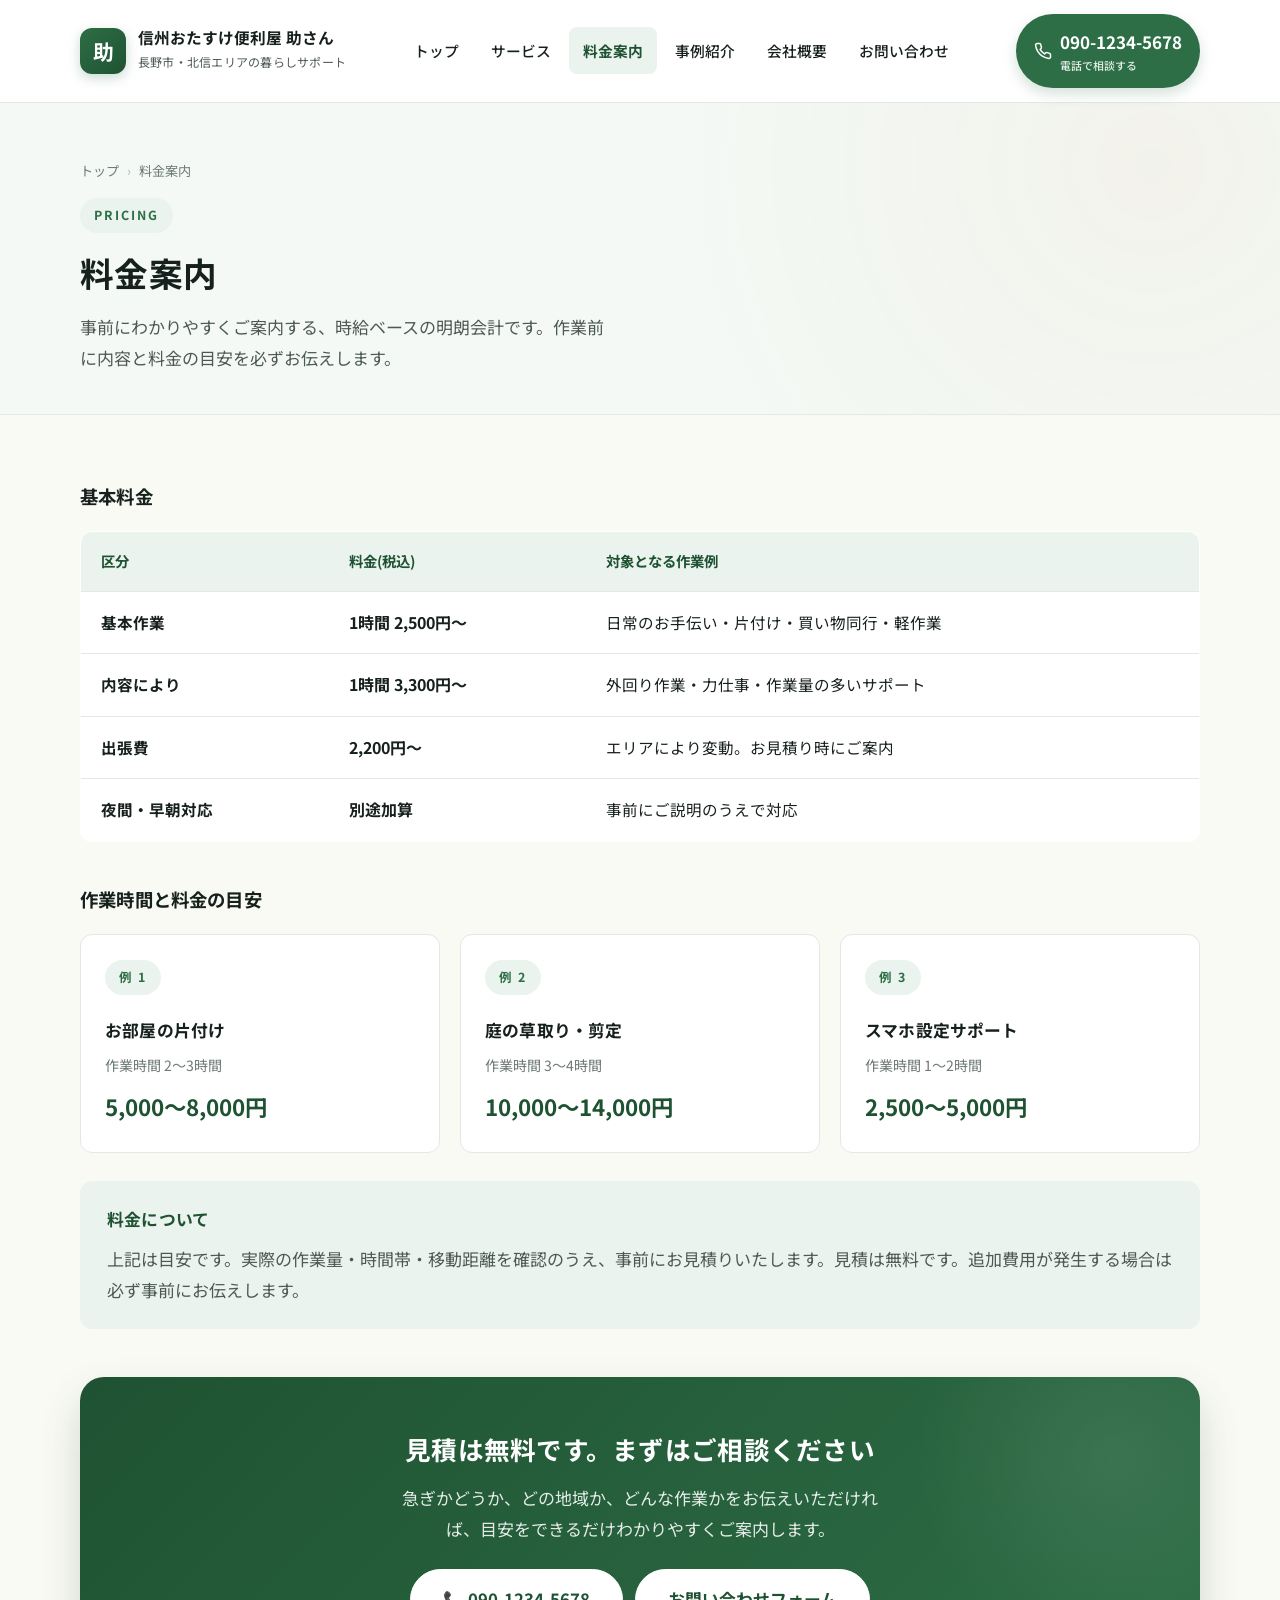
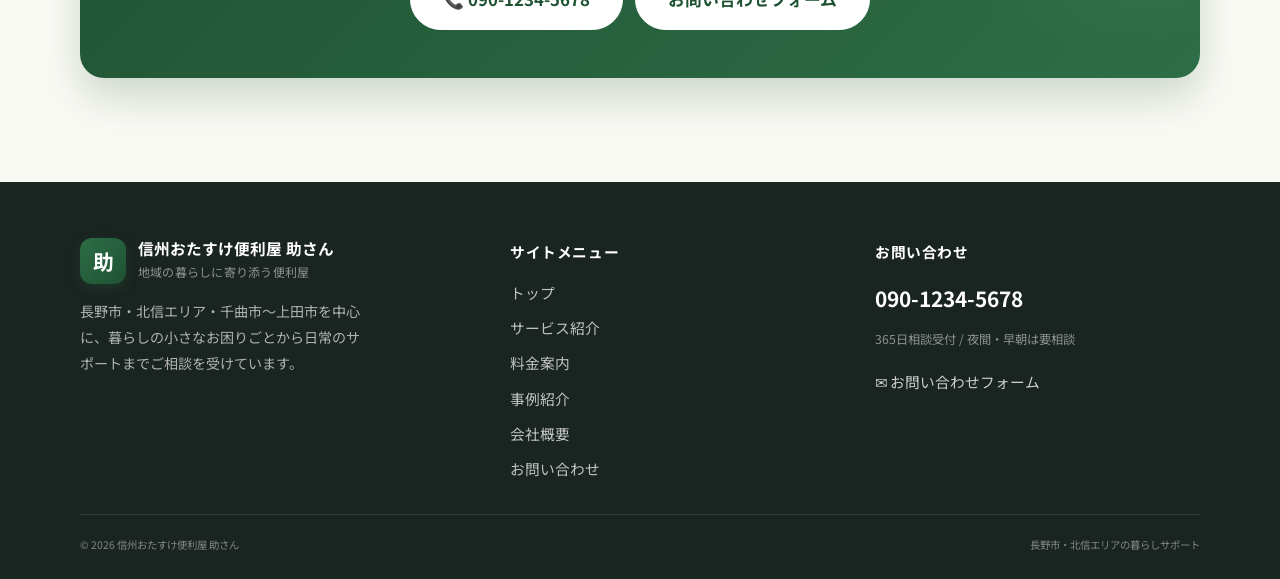
==== site/pricing/index.html @ c1c13d67 "feat: add GitHub Actions deploy workflow and contact form notice" ====
<!DOCTYPE html>
<html lang="ja">
<head>
<meta charset="utf-8">
<meta name="viewport" content="width=device-width, initial-scale=1">
<title>料金案内 | 信州おたすけ便利屋 助さん</title>
<meta name="description" content="時給ベースの明朗会計。基本料金と作業時間の目安をご案内しています。">
<link rel="icon" href="../assets/favicon.svg" type="image/svg+xml">
<link rel="stylesheet" href="../assets/css/style.css">
<link rel="stylesheet" href="../assets/images/ph-v4.css">
</head>
<body class="page-bottom-pad">

<header class="site-header">
  <div class="wrap">
    <a class="brand" href="../index.html"><span class="brand-mark">助</span><span class="brand-text"><strong>信州おたすけ便利屋 助さん</strong><span>長野市・北信エリアの暮らしサポート</span></span></a>
    <button class="menu-toggle" type="button" data-menu-toggle aria-expanded="false">☰ メニュー</button>
    <nav class="site-nav" data-site-nav>
      <a href="../index.html">トップ</a>
      <a href="../services/index.html">サービス</a>
      <a href="index.html" aria-current="page">料金案内</a>
      <a href="../works/index.html">事例紹介</a>
      <a href="../about/index.html">会社概要</a>
      <a href="../contact/index.html">お問い合わせ</a>
    </nav>
    <a class="header-cta" href="tel:09012345678">
      <svg class="phone-icon" viewBox="0 0 24 24" fill="none" stroke="currentColor" stroke-width="2" stroke-linecap="round" stroke-linejoin="round"><path d="M22 16.92v3a2 2 0 0 1-2.18 2 19.79 19.79 0 0 1-8.63-3.07 19.5 19.5 0 0 1-6-6 19.79 19.79 0 0 1-3.07-8.67A2 2 0 0 1 4.11 2h3a2 2 0 0 1 2 1.72 12.84 12.84 0 0 0 .7 2.81 2 2 0 0 1-.45 2.11L8.09 9.91a16 16 0 0 0 6 6l1.27-1.27a2 2 0 0 1 2.11-.45 12.84 12.84 0 0 0 2.81.7A2 2 0 0 1 22 16.92z"/></svg>
      <span><span>090-1234-5678</span><small>電話で相談する</small></span>
    </a>
  </div>
</header>

<section class="page-hero">
  <div class="wrap">
    <div class="breadcrumbs">
      <a href="../index.html">トップ</a><span class="sep">›</span><span>料金案内</span>
    </div>
    <span class="kicker">PRICING</span>
    <h1>料金案内</h1>
    <p>事前にわかりやすくご案内する、時給ベースの明朗会計です。作業前に内容と料金の目安を必ずお伝えします。</p>
  </div>
</section>

<main>
<section class="section">
  <div class="wrap">
    <h2 style="font-size:1.15rem; margin-bottom: 18px;">基本料金</h2>
    <table class="price-table">
      <thead>
        <tr><th>区分</th><th>料金(税込)</th><th>対象となる作業例</th></tr>
      </thead>
      <tbody>
        <tr><td><strong>基本作業</strong></td><td class="val">1時間 2,500円〜</td><td>日常のお手伝い・片付け・買い物同行・軽作業</td></tr>
        <tr><td><strong>内容により</strong></td><td class="val">1時間 3,300円〜</td><td>外回り作業・力仕事・作業量の多いサポート</td></tr>
        <tr><td><strong>出張費</strong></td><td class="val">2,200円〜</td><td>エリアにより変動。お見積り時にご案内</td></tr>
        <tr><td><strong>夜間・早朝対応</strong></td><td class="val">別途加算</td><td>事前にご説明のうえで対応</td></tr>
      </tbody>
    </table>

    <h2 style="font-size:1.15rem; margin: 40px 0 18px;">作業時間と料金の目安</h2>
    <div class="grid-3">
      <div class="price-example">
        <span class="kicker">例 1</span>
        <h3 style="margin-top:10px;">お部屋の片付け</h3>
        <div class="price-time">作業時間 2〜3時間</div>
        <div class="price-value">5,000〜8,000円</div>
      </div>
      <div class="price-example">
        <span class="kicker">例 2</span>
        <h3 style="margin-top:10px;">庭の草取り・剪定</h3>
        <div class="price-time">作業時間 3〜4時間</div>
        <div class="price-value">10,000〜14,000円</div>
      </div>
      <div class="price-example">
        <span class="kicker">例 3</span>
        <h3 style="margin-top:10px;">スマホ設定サポート</h3>
        <div class="price-time">作業時間 1〜2時間</div>
        <div class="price-value">2,500〜5,000円</div>
      </div>
    </div>

    <div class="note-card" style="margin-top: 28px;">
      <h3>料金について</h3>
      <p>上記は目安です。実際の作業量・時間帯・移動距離を確認のうえ、事前にお見積りいたします。見積は無料です。追加費用が発生する場合は必ず事前にお伝えします。</p>
    </div>

    <div class="cta-band" style="margin-top: 48px;">
      <h2>見積は無料です。まずはご相談ください</h2>
      <p>急ぎかどうか、どの地域か、どんな作業かをお伝えいただければ、目安をできるだけわかりやすくご案内します。</p>
      <div class="actions">
        <a class="btn btn-outline btn-lg" href="tel:09012345678">📞 090-1234-5678</a>
        <a class="btn btn-outline btn-lg" href="../contact/index.html">お問い合わせフォーム</a>
      </div>
    </div>
  </div>
</section>
</main>

<footer class="site-footer">
  <div class="wrap">
    <div class="footer-grid">
      <div><a class="brand" href="../index.html"><span class="brand-mark">助</span><span class="brand-text"><strong>信州おたすけ便利屋 助さん</strong><span>地域の暮らしに寄り添う便利屋</span></span></a><p>長野市・北信エリア・千曲市〜上田市を中心に、暮らしの小さなお困りごとから日常のサポートまでご相談を受けています。</p></div>
      <div><h4>サイトメニュー</h4><div class="footer-links"><a href="../index.html">トップ</a><a href="../services/index.html">サービス紹介</a><a href="index.html">料金案内</a><a href="../works/index.html">事例紹介</a><a href="../about/index.html">会社概要</a><a href="../contact/index.html">お問い合わせ</a></div></div>
      <div><h4>お問い合わせ</h4><div class="footer-contact"><a class="phone" href="tel:09012345678">090-1234-5678</a><small>365日相談受付 / 夜間・早朝は要相談</small><a href="../contact/index.html" style="margin-top:8px;">✉ お問い合わせフォーム</a></div></div>
    </div>
    <div class="footer-bottom"><small>© <span data-year></span> 信州おたすけ便利屋 助さん</small><small>長野市・北信エリアの暮らしサポート</small></div>
  </div>
</footer>

<div class="sticky-bar"><a class="phone" href="tel:09012345678">📞 電話する</a><a class="form" href="../contact/index.html">✉ フォーム</a></div>
<script src="../assets/js/main.js"></script>
</body>
</html>
---- site/assets/css/style.css ----
/* ==========================================================================
   信州おたすけ便利屋 助さん  —  Hi-Fi site stylesheet
   Theme: Forest (深めのグリーン + アイボリー背景) / 高齢者配慮
   ========================================================================== */

@import url("https://fonts.googleapis.com/css2?family=Noto+Sans+JP:wght@400;500;700;900&display=swap");

:root {
  /* Core palette — Forest + ivory */
  --brand: #2d6e46;
  --brand-strong: #1f5232;
  --brand-soft: #eaf3ed;
  --brand-tint: #f4f9f5;
  --accent: #c87a3a;        /* warm orange-brown accent */
  --accent-soft: #fbf0e4;
  --ink: #16201c;
  --muted: #4d5a54;
  --muted-2: #6e7a74;
  --line: #e3e8e4;
  --line-strong: #cdd6cf;
  --bg: #fafaf5;            /* ivory-tinted white */
  --surface: #ffffff;
  --shadow-sm: 0 2px 8px rgba(22, 32, 28, 0.04);
  --shadow-md: 0 8px 24px rgba(22, 32, 28, 0.06);
  --shadow-lg: 0 16px 40px rgba(22, 32, 28, 0.08);
  --radius-sm: 8px;
  --radius-md: 12px;
  --radius-lg: 18px;
  --radius-xl: 24px;
  --content: min(1120px, calc(100vw - 40px));
}

* { box-sizing: border-box; }
*::before, *::after { box-sizing: border-box; }

html {
  scroll-behavior: smooth;
}

body {
  margin: 0;
  font-family: "Noto Sans JP", "Hiragino Sans", "Hiragino Kaku Gothic ProN",
    system-ui, sans-serif;
  color: var(--ink);
  background: var(--bg);
  line-height: 1.85;
  font-size: 16px;
  -webkit-font-smoothing: antialiased;
  text-rendering: optimizeLegibility;
}

@media (min-width: 720px) {
  body { font-size: 17px; }
}

body.menu-open { overflow: hidden; }

a { color: inherit; text-decoration: none; }
img, svg { max-width: 100%; display: block; }
button, input, textarea, select { font: inherit; color: inherit; }

/* ==========================================================================
   Layout utilities
   ========================================================================== */

.wrap {
  width: var(--content);
  margin: 0 auto;
}

.section {
  padding: 64px 0;
}

.section-sm { padding: 48px 0; }
.section-alt { background: var(--brand-tint); }
.section-white { background: var(--surface); }

.section-title {
  text-align: center;
  margin-bottom: 40px;
}
.section-title .kicker {
  display: inline-block;
  font-size: 0.78rem;
  letter-spacing: 0.16em;
  color: var(--brand);
  font-weight: 700;
  background: var(--brand-soft);
  padding: 6px 14px;
  border-radius: 999px;
  margin-bottom: 14px;
}
.section-title h2 {
  font-size: clamp(1.5rem, 3vw, 2rem);
  line-height: 1.5;
  margin: 0 0 10px;
  color: var(--ink);
  letter-spacing: 0.02em;
}
.section-title p {
  max-width: 58ch;
  margin: 0 auto;
  color: var(--muted);
  font-size: 0.98rem;
}

h1, h2, h3, h4 { font-weight: 700; letter-spacing: 0.01em; }
h1 { font-size: clamp(1.7rem, 4vw, 2.4rem); line-height: 1.55; margin: 0; }
h2 { margin: 0; }
h3 { font-size: 1.05rem; margin: 0; }
p  { margin: 0; }

.lead {
  font-size: 1.02rem;
  line-height: 1.9;
  color: var(--muted);
}

.kicker {
  display: inline-block;
  font-size: 0.78rem;
  letter-spacing: 0.16em;
  color: var(--brand);
  font-weight: 700;
  background: var(--brand-soft);
  padding: 6px 14px;
  border-radius: 999px;
}

/* ==========================================================================
   Buttons
   ========================================================================== */

.btn {
  display: inline-flex;
  align-items: center;
  justify-content: center;
  gap: 10px;
  min-height: 52px;
  padding: 12px 24px;
  border-radius: 999px;
  font-weight: 700;
  font-size: 1rem;
  border: 1.5px solid transparent;
  cursor: pointer;
  text-decoration: none;
  transition: transform 160ms ease, background-color 160ms ease, box-shadow 160ms ease;
  white-space: nowrap;
}
.btn:hover { transform: translateY(-1px); }
.btn:active { transform: translateY(0); }

.btn-primary {
  background: var(--brand);
  color: #fff;
  box-shadow: 0 6px 16px rgba(45, 110, 70, 0.2);
}
.btn-primary:hover { background: var(--brand-strong); }

.btn-outline {
  background: var(--surface);
  color: var(--ink);
  border-color: var(--line-strong);
}
.btn-outline:hover {
  border-color: var(--brand);
  color: var(--brand-strong);
}

.btn-ghost {
  background: transparent;
  color: var(--brand-strong);
}
.btn-ghost:hover { background: var(--brand-soft); }

.btn-lg { min-height: 60px; padding: 14px 32px; font-size: 1.05rem; }

/* ==========================================================================
   Header
   ========================================================================== */

.site-header {
  position: sticky;
  top: 0;
  z-index: 30;
  background: rgba(255, 255, 255, 0.94);
  backdrop-filter: blur(12px);
  border-bottom: 1px solid var(--line);
}
.site-header .wrap {
  display: flex;
  align-items: center;
  justify-content: space-between;
  padding: 14px 0;
  gap: 20px;
}

.brand {
  display: inline-flex;
  align-items: center;
  gap: 12px;
}
.brand-mark {
  width: 46px;
  height: 46px;
  border-radius: 12px;
  background: linear-gradient(135deg, var(--brand) 0%, var(--brand-strong) 100%);
  color: #fff;
  display: grid;
  place-items: center;
  font-family: "Noto Sans JP", sans-serif;
  font-weight: 700;
  font-size: 1.3rem;
  box-shadow: 0 4px 12px rgba(45, 110, 70, 0.25);
}
.brand-text strong {
  display: block;
  font-size: 0.98rem;
  line-height: 1.3;
  color: var(--ink);
}
.brand-text span {
  display: block;
  font-size: 0.75rem;
  color: var(--muted);
  letter-spacing: 0.02em;
  margin-top: 2px;
}

.menu-toggle {
  display: none;
  border: 0;
  background: var(--brand-soft);
  color: var(--brand-strong);
  border-radius: 10px;
  padding: 10px 14px;
  font-weight: 700;
  cursor: pointer;
}

.site-nav {
  display: flex;
  align-items: center;
  gap: 4px;
  font-size: 0.92rem;
}
.site-nav a {
  padding: 10px 14px;
  color: var(--ink);
  border-radius: 8px;
  white-space: nowrap;
  font-weight: 500;
}
.site-nav a:hover {
  background: var(--brand-soft);
  color: var(--brand-strong);
}
.site-nav a[aria-current="page"] {
  color: var(--brand-strong);
  font-weight: 700;
  background: var(--brand-soft);
}

.header-cta {
  display: inline-flex;
  align-items: center;
  gap: 8px;
  padding: 12px 18px;
  border-radius: 999px;
  background: var(--brand);
  color: #fff;
  font-weight: 700;
  box-shadow: 0 6px 14px rgba(45, 110, 70, 0.2);
  transition: background-color 160ms ease;
  white-space: nowrap;
  flex-shrink: 0;
}
.header-cta > span { white-space: nowrap; }
.header-cta:hover { background: var(--brand-strong); }
.header-cta small {
  display: block;
  font-size: 0.68rem;
  font-weight: 500;
  opacity: 0.88;
  margin-top: -2px;
}
.header-cta .phone-icon {
  width: 18px; height: 18px;
  flex-shrink: 0;
}

/* ==========================================================================
   Hero (home)
   ========================================================================== */

.hero {
  padding: 72px 0 56px;
  background:
    radial-gradient(circle at 90% 10%, rgba(200, 122, 58, 0.06), transparent 40%),
    radial-gradient(circle at 10% 80%, rgba(45, 110, 70, 0.05), transparent 45%),
    var(--surface);
  border-bottom: 1px solid var(--line);
  position: relative;
  overflow: hidden;
}
.hero-grid {
  display: grid;
  grid-template-columns: 1.05fr 1fr;
  gap: 56px;
  align-items: center;
}
.hero .kicker { margin-bottom: 18px; }
.hero h1 {
  font-size: clamp(1.75rem, 4vw, 2.6rem);
  line-height: 1.55;
  margin: 0 0 18px;
  color: var(--ink);
}
.hero h1 .accent-text { color: var(--brand-strong); }
.hero .lead {
  font-size: 1.05rem;
  color: var(--muted);
  max-width: 46ch;
}

.hero-badges {
  display: flex;
  gap: 10px;
  flex-wrap: wrap;
  margin-top: 22px;
}
.hero-badges span {
  background: var(--brand-soft);
  color: var(--brand-strong);
  font-size: 0.85rem;
  font-weight: 700;
  padding: 7px 14px;
  border-radius: 999px;
  display: inline-flex;
  align-items: center;
  gap: 6px;
}
.hero-badges span::before {
  content: "";
  width: 8px;
  height: 8px;
  background: var(--brand);
  border-radius: 50%;
}

.hero-actions {
  display: flex;
  gap: 14px;
  flex-wrap: wrap;
  margin-top: 28px;
}

/* Hero visual — photo + decorative cards */
.hero-visual {
  position: relative;
  aspect-ratio: 4/3;
}
.hero-photo {
  position: absolute;
  inset: 0;
  border-radius: var(--radius-xl);
  overflow: hidden;
  box-shadow: var(--shadow-lg);
  background: var(--brand-soft);
}
.hero-photo img {
  width: 100%;
  height: 100%;
  object-fit: cover;
}
.hero-stamp {
  position: absolute;
  right: -12px;
  bottom: -16px;
  background: var(--surface);
  border-radius: var(--radius-lg);
  padding: 16px 20px;
  box-shadow: var(--shadow-md);
  display: flex;
  align-items: center;
  gap: 12px;
  max-width: 240px;
  border: 1px solid var(--line);
}
.hero-stamp-icon {
  width: 44px;
  height: 44px;
  border-radius: 10px;
  background: var(--brand-soft);
  color: var(--brand-strong);
  display: grid;
  place-items: center;
  flex-shrink: 0;
}
.hero-stamp-text strong {
  display: block;
  font-size: 0.92rem;
  line-height: 1.4;
  color: var(--ink);
}
.hero-stamp-text span {
  display: block;
  font-size: 0.72rem;
  color: var(--muted);
  margin-top: 2px;
}

/* ==========================================================================
   Page hero (sub-pages)
   ========================================================================== */

.page-hero {
  padding: 56px 0 40px;
  background:
    radial-gradient(circle at 90% 20%, rgba(200, 122, 58, 0.05), transparent 40%),
    var(--brand-tint);
  border-bottom: 1px solid var(--line);
}
.page-hero .kicker { margin-bottom: 14px; }
.page-hero h1 {
  font-size: clamp(1.5rem, 3.5vw, 2.1rem);
  line-height: 1.55;
  margin-bottom: 12px;
}
.page-hero p {
  max-width: 60ch;
  color: var(--muted);
}
.breadcrumbs {
  font-size: 0.82rem;
  color: var(--muted-2);
  margin-bottom: 14px;
  display: flex;
  gap: 8px;
  align-items: center;
}
.breadcrumbs a:hover { color: var(--brand-strong); }
.breadcrumbs .sep { opacity: 0.5; }

/* ==========================================================================
   Cards & grids
   ========================================================================== */

.card {
  background: var(--surface);
  border: 1px solid var(--line);
  border-radius: var(--radius-md);
  padding: 24px;
  transition: border-color 160ms ease, transform 160ms ease, box-shadow 160ms ease;
}
.card:hover {
  border-color: var(--line-strong);
  box-shadow: var(--shadow-sm);
}

.card h3 {
  font-size: 1.1rem;
  margin-bottom: 10px;
  color: var(--ink);
}
.card p {
  color: var(--muted);
  font-size: 0.95rem;
  line-height: 1.8;
}

.grid-2 { display: grid; grid-template-columns: repeat(2, 1fr); gap: 20px; }
.grid-3 { display: grid; grid-template-columns: repeat(3, 1fr); gap: 20px; }
.grid-4 { display: grid; grid-template-columns: repeat(4, 1fr); gap: 16px; }

/* Service category cards (home + services) */
.svc-card {
  background: var(--surface);
  border: 1px solid var(--line);
  border-radius: var(--radius-md);
  padding: 32px 26px;
  text-align: center;
  position: relative;
  transition: transform 160ms ease, box-shadow 160ms ease, border-color 160ms ease;
}
.svc-card:hover {
  transform: translateY(-3px);
  box-shadow: var(--shadow-md);
  border-color: var(--brand-soft);
}
.svc-card .svc-icon {
  width: 72px;
  height: 72px;
  margin: 0 auto 18px;
  border-radius: 20px;
  background: var(--brand-soft);
  color: var(--brand-strong);
  display: grid;
  place-items: center;
}
.svc-card h3 {
  font-size: 1.15rem;
  margin-bottom: 10px;
}
.svc-card p { color: var(--muted); font-size: 0.95rem; }
.svc-card .svc-tags {
  display: flex;
  flex-wrap: wrap;
  gap: 6px;
  justify-content: center;
  margin-top: 14px;
}
.svc-card .svc-tags span {
  font-size: 0.78rem;
  color: var(--brand-strong);
  background: var(--brand-soft);
  padding: 3px 10px;
  border-radius: 999px;
  font-weight: 500;
}

/* Reasons */
.reason-grid {
  display: grid;
  grid-template-columns: repeat(3, 1fr);
  gap: 28px;
}
.reason-card {
  text-align: center;
  padding: 24px 20px;
}
.reason-num {
  display: inline-grid;
  place-items: center;
  width: 54px;
  height: 54px;
  border-radius: 50%;
  background: var(--brand);
  color: #fff;
  font-weight: 900;
  font-size: 1.1rem;
  font-family: "Noto Sans JP", sans-serif;
  margin-bottom: 18px;
  box-shadow: 0 6px 14px rgba(45, 110, 70, 0.22);
}
.reason-card h3 { font-size: 1.15rem; margin-bottom: 10px; }
.reason-card p { color: var(--muted); font-size: 0.95rem; }

/* Flow (steps) */
.flow-grid {
  display: grid;
  grid-template-columns: repeat(4, 1fr);
  gap: 16px;
  position: relative;
}
.flow-step {
  background: var(--surface);
  border: 1px solid var(--line);
  border-radius: var(--radius-md);
  padding: 24px 20px;
  text-align: center;
  position: relative;
}
.flow-step::after {
  content: "";
  position: absolute;
  top: 50%;
  right: -12px;
  width: 20px;
  height: 2px;
  background: var(--line-strong);
  z-index: 1;
}
.flow-step::before {
  content: "";
  position: absolute;
  top: calc(50% - 5px);
  right: -17px;
  width: 10px;
  height: 10px;
  border-top: 2px solid var(--line-strong);
  border-right: 2px solid var(--line-strong);
  transform: rotate(45deg);
  z-index: 1;
}
.flow-grid .flow-step:last-child::after,
.flow-grid .flow-step:last-child::before { display: none; }

.step-n {
  display: block;
  font-size: 0.72rem;
  letter-spacing: 0.16em;
  color: var(--brand);
  font-weight: 700;
  margin-bottom: 6px;
}
.flow-step h4 {
  font-size: 1.05rem;
  margin: 0 0 6px;
  color: var(--ink);
}
.flow-step p { font-size: 0.9rem; color: var(--muted); }

/* ==========================================================================
   CTA band
   ========================================================================== */

.cta-band {
  background: linear-gradient(135deg, var(--brand-strong) 0%, var(--brand) 100%);
  color: #fff;
  border-radius: var(--radius-xl);
  padding: 48px 40px;
  text-align: center;
  position: relative;
  overflow: hidden;
  box-shadow: 0 20px 40px rgba(31, 82, 50, 0.2);
}
.cta-band::before {
  content: "";
  position: absolute;
  top: -40%;
  right: -10%;
  width: 400px;
  height: 400px;
  border-radius: 50%;
  background: radial-gradient(circle, rgba(255,255,255,0.08), transparent 70%);
  pointer-events: none;
}
.cta-band h2 {
  font-size: clamp(1.25rem, 2.4vw, 1.6rem);
  color: #fff;
  margin: 0 0 10px;
}
.cta-band p {
  color: rgba(255, 255, 255, 0.88);
  margin: 0 0 24px;
  max-width: 54ch;
  margin-left: auto;
  margin-right: auto;
}
.cta-band .actions {
  display: flex;
  gap: 12px;
  justify-content: center;
  flex-wrap: wrap;
  position: relative;
}
.cta-band .btn-outline {
  background: #fff;
  color: var(--brand-strong);
  border-color: #fff;
}
.cta-band .btn-outline:hover { background: var(--brand-soft); }

/* ==========================================================================
   Services page
   ========================================================================== */

.svc-cat {
  background: var(--surface);
  border: 1px solid var(--line);
  border-radius: var(--radius-lg);
  padding: 30px;
  margin-bottom: 22px;
}
.svc-cat-head {
  display: flex;
  align-items: center;
  gap: 16px;
  padding-bottom: 20px;
  margin-bottom: 20px;
  border-bottom: 1px solid var(--line);
}
.svc-cat-head .svc-icon {
  width: 56px;
  height: 56px;
  border-radius: 14px;
  background: var(--brand-soft);
  color: var(--brand-strong);
  display: grid;
  place-items: center;
  flex-shrink: 0;
}
.svc-cat-head h2 {
  font-size: 1.2rem;
  margin: 0 0 4px;
}
.svc-cat-head p {
  font-size: 0.92rem;
  color: var(--muted);
}
.svc-cat-head .svc-price {
  margin-left: auto;
  font-family: "Noto Sans JP", sans-serif;
  color: var(--brand-strong);
  font-weight: 700;
  font-size: 0.98rem;
  white-space: nowrap;
}
.svc-items {
  display: grid;
  grid-template-columns: repeat(3, 1fr);
  gap: 10px 24px;
}
.svc-item {
  display: flex;
  gap: 10px;
  align-items: center;
  padding: 10px 0;
  font-size: 0.95rem;
  color: var(--ink);
  border-bottom: 1px dashed var(--line);
}
.svc-item::before {
  content: "";
  width: 20px;
  height: 20px;
  flex-shrink: 0;
  background-image: url("data:image/svg+xml;utf8,<svg xmlns='http://www.w3.org/2000/svg' viewBox='0 0 20 20'><circle cx='10' cy='10' r='9' fill='%23eaf3ed'/><path d='M6 10.5l2.5 2.5L14 7' stroke='%232d6e46' stroke-width='2' fill='none' stroke-linecap='round' stroke-linejoin='round'/></svg>");
  background-size: contain;
}

.note-card {
  background: var(--brand-soft);
  border: 1px solid var(--brand-soft);
  border-radius: var(--radius-md);
  padding: 22px 26px;
}
.note-card h3 {
  color: var(--brand-strong);
  margin-bottom: 8px;
}
.note-card p { color: var(--muted); }

/* ==========================================================================
   Pricing page
   ========================================================================== */

.price-table {
  width: 100%;
  border-collapse: collapse;
  background: var(--surface);
  border: 1px solid var(--line);
  border-radius: var(--radius-md);
  overflow: hidden;
}
.price-table th,
.price-table td {
  padding: 16px 20px;
  text-align: left;
  border-bottom: 1px solid var(--line);
  font-size: 0.97rem;
  vertical-align: top;
}
.price-table th {
  background: var(--brand-soft);
  color: var(--brand-strong);
  font-weight: 700;
  font-size: 0.9rem;
}
.price-table tr:last-child td { border-bottom: 0; }
.price-table .val {
  font-family: "Noto Sans JP", sans-serif;
  font-weight: 700;
  color: var(--ink);
  white-space: nowrap;
  font-size: 1rem;
}

.price-example {
  background: var(--surface);
  border: 1px solid var(--line);
  border-radius: var(--radius-md);
  padding: 24px;
}
.price-example .kicker { margin-bottom: 10px; }
.price-example h3 {
  font-size: 1.05rem;
  margin-bottom: 6px;
}
.price-example .price-value {
  font-family: "Noto Sans JP", sans-serif;
  color: var(--brand-strong);
  font-weight: 700;
  font-size: 1.4rem;
  margin-top: 8px;
}
.price-example .price-time {
  font-size: 0.88rem;
  color: var(--muted-2);
}

/* ==========================================================================
   Works page
   ========================================================================== */

.filter-bar {
  display: flex;
  gap: 8px;
  flex-wrap: wrap;
  margin-bottom: 28px;
}
.filter-bar .chip {
  padding: 8px 18px;
  border-radius: 999px;
  background: var(--surface);
  border: 1.5px solid var(--line-strong);
  color: var(--ink);
  font-weight: 500;
  font-size: 0.92rem;
  cursor: pointer;
  transition: all 160ms ease;
}
.filter-bar .chip:hover {
  border-color: var(--brand);
  color: var(--brand-strong);
}
.filter-bar .chip.active {
  background: var(--brand);
  color: #fff;
  border-color: var(--brand);
}

.work-grid {
  display: grid;
  grid-template-columns: repeat(3, 1fr);
  gap: 22px;
}
.work-card {
  background: var(--surface);
  border: 1px solid var(--line);
  border-radius: var(--radius-md);
  overflow: hidden;
  transition: transform 160ms ease, box-shadow 160ms ease;
}
.work-card:hover {
  transform: translateY(-3px);
  box-shadow: var(--shadow-md);
}
.work-photo {
  aspect-ratio: 4/3;
  background: var(--brand-soft);
  overflow: hidden;
}
.work-photo img {
  width: 100%;
  height: 100%;
  object-fit: cover;
}
.work-body { padding: 18px 20px 22px; }
.work-tag {
  display: inline-block;
  font-size: 0.78rem;
  color: var(--brand-strong);
  background: var(--brand-soft);
  padding: 3px 10px;
  border-radius: 6px;
  font-weight: 700;
  margin-bottom: 8px;
}
.work-card h3 {
  font-size: 1.05rem;
  margin-bottom: 6px;
}
.work-card .region {
  font-size: 0.88rem;
  color: var(--muted);
  margin-bottom: 12px;
}
.work-meta {
  display: flex;
  gap: 14px;
  font-size: 0.85rem;
  color: var(--muted-2);
  padding-top: 12px;
  border-top: 1px dashed var(--line);
}
.work-meta .price {
  color: var(--brand-strong);
  font-weight: 700;
  font-family: "Noto Sans JP", sans-serif;
}

/* ==========================================================================
   About page
   ========================================================================== */

.about-intro {
  display: grid;
  grid-template-columns: 0.9fr 1.1fr;
  gap: 40px;
  align-items: center;
  margin-bottom: 48px;
}
.about-portrait {
  aspect-ratio: 4/5;
  border-radius: var(--radius-lg);
  overflow: hidden;
  box-shadow: var(--shadow-md);
  background: var(--brand-soft);
}
.about-portrait img {
  width: 100%;
  height: 100%;
  object-fit: cover;
}
.about-intro h2 {
  font-family: "Noto Sans JP", sans-serif;
  font-size: clamp(1.3rem, 2.6vw, 1.8rem);
  line-height: 1.6;
  color: var(--ink);
  margin: 14px 0 18px;
}
.about-intro p {
  margin-bottom: 14px;
  color: var(--muted);
  line-height: 1.95;
}
.about-intro p:last-child { margin-bottom: 0; }
.about-sign {
  margin-top: 20px;
  font-family: "Noto Sans JP", sans-serif;
  color: var(--brand-strong);
  font-weight: 700;
}

.about-table {
  width: 100%;
  border-collapse: collapse;
  background: var(--surface);
  border: 1px solid var(--line);
  border-radius: var(--radius-md);
  overflow: hidden;
}
.about-table th,
.about-table td {
  padding: 16px 20px;
  text-align: left;
  border-bottom: 1px solid var(--line);
  font-size: 0.97rem;
  vertical-align: top;
}
.about-table th {
  width: 180px;
  color: var(--brand-strong);
  background: #fafbfa;
  font-weight: 700;
}
.about-table tr:last-child th,
.about-table tr:last-child td { border-bottom: 0; }

/* ==========================================================================
   Contact page
   ========================================================================== */

.contact-intro {
  display: grid;
  grid-template-columns: repeat(2, 1fr);
  gap: 20px;
  margin-bottom: 40px;
}
.contact-card {
  background: var(--surface);
  border: 1px solid var(--line);
  border-radius: var(--radius-md);
  padding: 32px 28px;
  text-align: center;
}
.contact-card.primary {
  background: var(--brand-soft);
  border-color: var(--brand-soft);
}
.contact-card .c-icon {
  width: 56px;
  height: 56px;
  margin: 0 auto 14px;
  border-radius: 14px;
  background: var(--surface);
  color: var(--brand-strong);
  display: grid;
  place-items: center;
  box-shadow: var(--shadow-sm);
}
.contact-card.primary .c-icon { background: var(--surface); }
.contact-card h3 {
  font-size: 1.1rem;
  margin-bottom: 8px;
}
.contact-card .phone-big {
  font-family: "Noto Sans JP", sans-serif;
  font-weight: 700;
  font-size: 1.7rem;
  color: var(--ink);
  margin: 10px 0 6px;
  display: block;
  letter-spacing: 0.02em;
}
.contact-card p {
  font-size: 0.9rem;
  color: var(--muted);
}

.form-card {
  background: var(--surface);
  border: 1px solid var(--line);
  border-radius: var(--radius-lg);
  padding: 36px;
}
.form-grid {
  display: grid;
  grid-template-columns: repeat(2, 1fr);
  gap: 20px;
}
.field { display: grid; gap: 8px; }
.field.full { grid-column: 1 / -1; }
.field label {
  font-size: 0.95rem;
  font-weight: 700;
  color: var(--ink);
  display: flex;
  align-items: center;
  gap: 8px;
}
.field label .req {
  background: var(--accent);
  color: #fff;
  font-size: 0.68rem;
  padding: 2px 8px;
  border-radius: 4px;
  font-weight: 700;
  letter-spacing: 0.04em;
}
.field label .opt {
  color: var(--muted-2);
  font-size: 0.78rem;
  font-weight: 500;
  letter-spacing: 0.04em;
}
.field input,
.field textarea,
.field select {
  border: 1.5px solid var(--line-strong);
  background: var(--surface);
  border-radius: 10px;
  padding: 14px 16px;
  font-size: 1rem;
  color: var(--ink);
  transition: border-color 160ms ease, box-shadow 160ms ease;
}
.field input:focus,
.field textarea:focus,
.field select:focus {
  outline: none;
  border-color: var(--brand);
  box-shadow: 0 0 0 3px rgba(45, 110, 70, 0.12);
}
.field textarea { min-height: 160px; resize: vertical; }

.form-submit {
  margin-top: 28px;
  text-align: center;
}
.form-note {
  margin-top: 12px;
  font-size: 0.82rem;
  color: var(--muted-2);
}
.form-message {
  margin-top: 16px;
  padding: 14px;
  background: var(--brand-soft);
  color: var(--brand-strong);
  border-radius: 10px;
  font-weight: 700;
  text-align: center;
  display: none;
}
.form-message.show { display: block; }

/* ==========================================================================
   Footer
   ========================================================================== */

.site-footer {
  background: #1a2420;
  color: rgba(255, 255, 255, 0.78);
  padding: 56px 0 24px;
  font-size: 0.92rem;
  margin-top: 40px;
}
.footer-grid {
  display: grid;
  grid-template-columns: 1.2fr 1fr 1fr;
  gap: 40px;
  padding-bottom: 32px;
  border-bottom: 1px solid rgba(255,255,255,0.1);
  margin-bottom: 20px;
}
.site-footer .brand-text strong { color: #fff; }
.site-footer .brand-text span { color: rgba(255,255,255,0.5); }
.site-footer p {
  color: rgba(255,255,255,0.65);
  margin-top: 14px;
  max-width: 36ch;
  line-height: 1.85;
  font-size: 0.88rem;
}
.site-footer h4 {
  color: #fff;
  font-size: 0.92rem;
  margin: 0 0 14px;
  letter-spacing: 0.04em;
}
.footer-links {
  display: flex;
  flex-direction: column;
  gap: 8px;
}
.footer-links a {
  color: rgba(255,255,255,0.72);
}
.footer-links a:hover { color: #fff; }
.footer-contact {
  display: flex;
  flex-direction: column;
  gap: 10px;
}
.footer-contact .phone {
  font-family: "Noto Sans JP", sans-serif;
  font-weight: 700;
  font-size: 1.3rem;
  color: #fff;
}
.footer-contact small { color: rgba(255,255,255,0.5); }
.footer-bottom {
  display: flex;
  justify-content: space-between;
  align-items: center;
  gap: 16px;
  font-size: 0.78rem;
  color: rgba(255,255,255,0.45);
  flex-wrap: wrap;
}

/* ==========================================================================
   Sticky mobile CTA bar
   ========================================================================== */

.sticky-bar {
  position: fixed;
  left: 0;
  right: 0;
  bottom: 0;
  z-index: 28;
  display: none;
  padding: 10px 12px;
  background: rgba(255, 255, 255, 0.96);
  backdrop-filter: blur(12px);
  border-top: 1px solid var(--line);
  gap: 10px;
}
.sticky-bar a {
  flex: 1;
  display: inline-flex;
  align-items: center;
  justify-content: center;
  gap: 8px;
  padding: 14px;
  border-radius: 999px;
  font-weight: 700;
  font-size: 0.95rem;
  min-height: 52px;
}
.sticky-bar .phone {
  background: var(--brand);
  color: #fff;
}
.sticky-bar .form {
  background: var(--surface);
  color: var(--ink);
  border: 1.5px solid var(--line-strong);
}

/* ==========================================================================
   Reveal animation
   ========================================================================== */

.reveal {
  opacity: 0;
  transform: translateY(14px);
  transition: opacity 700ms ease, transform 700ms ease;
}
.reveal.is-visible {
  opacity: 1;
  transform: translateY(0);
}

@media (prefers-reduced-motion: reduce) {
  * {
    animation-duration: 0.01ms !important;
    transition-duration: 0.01ms !important;
  }
  .reveal { opacity: 1; transform: none; }
}

/* ==========================================================================
   Responsive
   ========================================================================== */

@media (max-width: 1024px) {
  .hero-grid,
  .about-intro { grid-template-columns: 1fr; gap: 36px; }
  .grid-3, .reason-grid,
  .work-grid { grid-template-columns: repeat(2, 1fr); }
  .flow-grid { grid-template-columns: repeat(2, 1fr); }
  .flow-step::after, .flow-step::before { display: none; }
  .svc-items { grid-template-columns: repeat(2, 1fr); }
  .footer-grid { grid-template-columns: 1fr 1fr; }

  /* Switch to mobile nav from tablet width */
  .site-header .wrap { flex-wrap: wrap; gap: 10px; padding: 12px 0; }
  .menu-toggle { display: inline-flex; align-items: center; gap: 6px; order: 2; }
  .header-cta { order: 3; }
  .header-cta small { display: none; }
  .site-nav {
    order: 4;
    width: 100%;
    display: none;
    flex-direction: column;
    align-items: stretch;
    gap: 4px;
    padding-top: 10px;
    border-top: 1px solid var(--line);
  }
  .site-nav.is-open { display: flex; }
  .site-nav a {
    padding: 14px 12px;
    border-radius: 8px;
    min-height: 48px;
  }
}

@media (max-width: 720px) {
  .section { padding: 48px 0; }
  .brand-text span { display: none; }
  .header-cta { padding: 10px 14px; font-size: 0.92rem; }

  .grid-2, .grid-3, .grid-4,
  .reason-grid, .work-grid,
  .svc-items, .form-grid,
  .contact-intro,
  .flow-grid,
  .footer-grid { grid-template-columns: 1fr; }

  .svc-cat-head {
    flex-wrap: wrap;
  }
  .svc-cat-head .svc-price { margin-left: 0; width: 100%; }

  .about-table th,
  .about-table td,
  .price-table th,
  .price-table td {
    display: block;
    width: 100%;
    padding: 10px 16px;
    border: 0;
  }
  .about-table th,
  .price-table th {
    background: var(--brand-soft);
    padding-top: 14px;
  }
  .about-table tr,
  .price-table tr {
    display: block;
    border-bottom: 1px solid var(--line);
  }
  .about-table tr:last-child,
  .price-table tr:last-child { border-bottom: 0; }

  .hero { padding: 48px 0 40px; }
  .page-hero { padding: 40px 0 32px; }
  .hero-stamp { right: 0; bottom: -10px; }
  .cta-band { padding: 36px 24px; }
  .form-card { padding: 24px 20px; }
  .sticky-bar { display: flex; }
  .page-bottom-pad { padding-bottom: 96px; }
}
---- site/assets/images/ph-v4.css ----
/* ==========================================================================
   信州おたすけ便利屋 助さん  —  プレースホルダー画像
   実写差し替え前の、信州の風景・作業シーンを抽象的に表現した画像群。
   すべてグラデーション + SVG レイヤーで構成。
   ※ 位置決め (position, inset) は style.css 側に任せ、
      このファイルは背景・装飾のみ扱う。
   ========================================================================== */

/* --------------------------------------------------------------------------
   HERO: 信州の山並み (Layered Mountains)
   空 → 遠景 → 中景 → 近景 の4層で、日本画のような余白と間を表現。
   -------------------------------------------------------------------------- */
.ph-hero {
  /* position は style.css の .hero-photo で absolute 指定済み */
  background-color: transparent;
  background-image:
    /* 手前 (深緑) */
    url("data:image/svg+xml;utf8,<svg xmlns='http://www.w3.org/2000/svg' viewBox='0 0 800 600' preserveAspectRatio='none'><path d='M0 520 L0 430 L80 390 L160 420 L230 380 L310 405 L390 360 L470 400 L550 370 L640 405 L720 380 L800 420 L800 600 L0 600 Z' fill='%231f5232'/></svg>"),
    /* 中景 (ミディアム緑) */
    url("data:image/svg+xml;utf8,<svg xmlns='http://www.w3.org/2000/svg' viewBox='0 0 800 600' preserveAspectRatio='none'><path d='M0 440 L60 380 L130 330 L200 360 L280 300 L360 340 L440 290 L520 320 L610 280 L690 310 L760 280 L800 310 L800 600 L0 600 Z' fill='%234a8063'/></svg>"),
    /* 遠景 (薄い青緑) */
    url("data:image/svg+xml;utf8,<svg xmlns='http://www.w3.org/2000/svg' viewBox='0 0 800 600' preserveAspectRatio='none'><path d='M0 380 L50 330 L110 290 L180 310 L260 250 L340 280 L430 240 L520 260 L610 230 L700 250 L780 240 L800 260 L800 600 L0 600 Z' fill='%23829e94' opacity='0.82'/></svg>"),
    /* 最奥 (グレー青) */
    url("data:image/svg+xml;utf8,<svg xmlns='http://www.w3.org/2000/svg' viewBox='0 0 800 600' preserveAspectRatio='none'><path d='M0 330 L70 290 L160 250 L240 275 L330 230 L420 255 L520 220 L620 245 L720 225 L800 245 L800 600 L0 600 Z' fill='%23a5b5af' opacity='0.6'/></svg>"),
    /* 太陽 (右上) */
    radial-gradient(circle at 82% 22%, rgba(255, 248, 224, 0.9) 0%, rgba(255, 238, 200, 0.35) 40%, transparent 62%),
    /* 空 グラデーション */
    linear-gradient(180deg, #eef2ea 0%, #e8ecdf 28%, #e5d7b6 58%, #d8c29a 78%, #c0b089 100%);
  background-repeat: no-repeat;
  background-size: 100% 100%;
  background-position: center bottom;
}

/* 元の ::after の content:"信州の風景" を上書きして無効化 */
.ph-hero::after {
  content: none;
}

/* 差し替え案内ラベル (HTML 側の <span class="ph-label">) */
.ph-label {
  position: absolute;
  left: 18px;
  top: 16px;
  color: rgba(255, 255, 255, 0.92);
  font-family: "Noto Sans JP", sans-serif;
  font-size: 0.82rem;
  letter-spacing: 0.14em;
  background: rgba(22, 32, 28, 0.32);
  padding: 4px 12px;
  border-radius: 999px;
  backdrop-filter: blur(4px);
  pointer-events: none;
  z-index: 2;
}

/* --------------------------------------------------------------------------
   WORKS: カテゴリ別プレースホルダー
   グラデーション背景 + 大判のラインアイコン + "PHOTO" バッジ
   -------------------------------------------------------------------------- */
.ph-work-1, .ph-work-2, .ph-work-3,
.ph-work-4, .ph-work-5, .ph-work-6,
.ph-portrait {
  position: relative;
  display: grid;
  place-items: center;
  overflow: hidden;
  isolation: isolate;
}

/* 各カテゴリのベース背景 (信州の自然から拝借した落ち着いた配色) */
.ph-work-1 {
  background:
    radial-gradient(ellipse at 70% 30%, rgba(255,255,255,0.25), transparent 55%),
    linear-gradient(135deg, #8fa878 0%, #b5c79b 100%);
}
.ph-work-2 {
  background:
    radial-gradient(ellipse at 30% 30%, rgba(255,255,255,0.22), transparent 55%),
    linear-gradient(135deg, #3f7053 0%, #6a9176 100%);
}
.ph-work-3 {
  background:
    radial-gradient(ellipse at 70% 30%, rgba(255,255,255,0.28), transparent 55%),
    linear-gradient(135deg, #7a98a8 0%, #a8bfc7 100%);
}
.ph-work-4 {
  background:
    radial-gradient(ellipse at 30% 30%, rgba(255,255,255,0.35), transparent 55%),
    linear-gradient(135deg, #8599a5 0%, #b8c8cf 100%);
}
.ph-work-5 {
  background:
    radial-gradient(ellipse at 70% 30%, rgba(255,255,255,0.2), transparent 55%),
    linear-gradient(135deg, #a58560 0%, #c9a981 100%);
}
.ph-work-6 {
  background:
    radial-gradient(ellipse at 30% 30%, rgba(255,255,255,0.22), transparent 55%),
    linear-gradient(135deg, #5d7a55 0%, #8ba676 100%);
}
.ph-portrait {
  background:
    radial-gradient(ellipse at 50% 35%, rgba(255,255,255,0.3), transparent 60%),
    linear-gradient(160deg, #b8a284 0%, #d9c3a3 100%);
}

/* 大判ピクトグラム (共通設定) */
.ph-work-1::before, .ph-work-2::before, .ph-work-3::before,
.ph-work-4::before, .ph-work-5::before, .ph-work-6::before,
.ph-portrait::before {
  content: "";
  width: 38%;
  aspect-ratio: 1;
  background-repeat: no-repeat;
  background-position: center;
  background-size: contain;
  opacity: 0.95;
  filter: drop-shadow(0 2px 8px rgba(22, 32, 28, 0.32));
  z-index: 1;
}

/* 片付け — 整理された箱 */
.ph-work-1::before {
  background-image: url("data:image/svg+xml;utf8,<svg xmlns='http://www.w3.org/2000/svg' viewBox='0 0 64 64' fill='none' stroke='white' stroke-width='1.8' stroke-linecap='round' stroke-linejoin='round'><rect x='10' y='22' width='44' height='32' rx='2'/><path d='M10 32 L54 32'/><path d='M22 22 L22 16 L42 16 L42 22'/><path d='M24 42 L40 42'/><path d='M28 44 L28 40'/><path d='M36 44 L36 40'/></svg>");
}

/* 外回り(庭木) — 木 */
.ph-work-2::before {
  background-image: url("data:image/svg+xml;utf8,<svg xmlns='http://www.w3.org/2000/svg' viewBox='0 0 64 64' fill='none' stroke='white' stroke-width='1.8' stroke-linecap='round' stroke-linejoin='round'><path d='M32 10 C22 14 20 24 26 28 C18 30 18 42 28 42 L36 42 C46 42 46 30 38 28 C44 24 42 14 32 10 Z'/><path d='M32 42 L32 56'/><path d='M26 56 L38 56'/></svg>");
}

/* スマホ・IT — スマホ画面 */
.ph-work-3::before {
  background-image: url("data:image/svg+xml;utf8,<svg xmlns='http://www.w3.org/2000/svg' viewBox='0 0 64 64' fill='none' stroke='white' stroke-width='1.8' stroke-linecap='round' stroke-linejoin='round'><rect x='18' y='10' width='28' height='44' rx='4'/><path d='M18 18 L46 18'/><path d='M18 46 L46 46'/><circle cx='32' cy='50' r='1.5' fill='white'/><path d='M25 26 L39 26'/><path d='M25 32 L35 32'/><path d='M25 38 L39 38'/></svg>");
}

/* 外回り(雪) — 雪の結晶 */
.ph-work-4::before {
  background-image: url("data:image/svg+xml;utf8,<svg xmlns='http://www.w3.org/2000/svg' viewBox='0 0 64 64' fill='none' stroke='white' stroke-width='1.8' stroke-linecap='round' stroke-linejoin='round'><path d='M32 8 L32 56'/><path d='M11 20 L53 44'/><path d='M11 44 L53 20'/><path d='M28 12 L32 16 L36 12'/><path d='M28 52 L32 48 L36 52'/><path d='M14 16 L16 20 L12 22'/><path d='M52 48 L50 44 L54 42'/><path d='M14 48 L16 44 L12 42'/><path d='M52 16 L50 20 L54 22'/></svg>");
}

/* 買い物・同行 — バッグ */
.ph-work-5::before {
  background-image: url("data:image/svg+xml;utf8,<svg xmlns='http://www.w3.org/2000/svg' viewBox='0 0 64 64' fill='none' stroke='white' stroke-width='1.8' stroke-linecap='round' stroke-linejoin='round'><path d='M14 22 L50 22 L46 56 L18 56 Z'/><path d='M24 22 C24 16 27 12 32 12 C37 12 40 16 40 22'/><path d='M24 32 L24 36'/><path d='M40 32 L40 36'/></svg>");
}

/* 引越し — 段ボール箱 (積み重ね) */
.ph-work-6::before {
  background-image: url("data:image/svg+xml;utf8,<svg xmlns='http://www.w3.org/2000/svg' viewBox='0 0 64 64' fill='none' stroke='white' stroke-width='1.8' stroke-linecap='round' stroke-linejoin='round'><rect x='12' y='32' width='40' height='24' rx='1'/><path d='M12 40 L52 40'/><path d='M28 32 L28 40'/><path d='M36 32 L36 40'/><rect x='20' y='12' width='24' height='20' rx='1'/><path d='M20 18 L44 18'/><path d='M30 12 L30 18'/><path d='M34 12 L34 18'/></svg>");
}

/* ポートレート — 人物シルエット */
.ph-portrait::before {
  background-image: url("data:image/svg+xml;utf8,<svg xmlns='http://www.w3.org/2000/svg' viewBox='0 0 64 64' fill='none' stroke='white' stroke-width='1.8' stroke-linecap='round' stroke-linejoin='round'><circle cx='32' cy='22' r='10'/><path d='M14 58 C14 46 22 38 32 38 C42 38 50 46 50 58'/></svg>");
}

/* "PHOTO" バッジ */
.ph-work-1::after, .ph-work-2::after, .ph-work-3::after,
.ph-work-4::after, .ph-work-5::after, .ph-work-6::after,
.ph-portrait::after {
  content: "PHOTO";
  position: absolute;
  left: 12px;
  bottom: 10px;
  top: auto;
  right: auto;
  color: #fff;
  font-size: 0.68rem;
  letter-spacing: 0.24em;
  font-weight: 700;
  padding: 3px 10px;
  border: 1px solid rgba(255, 255, 255, 0.7);
  border-radius: 4px;
  z-index: 2;
  background: rgba(22, 32, 28, 0.22);
  backdrop-filter: blur(2px);
}

/* ポートレート用の PHOTO バッジ位置 */
.ph-portrait::after {
  left: 14px;
  bottom: 14px;
}
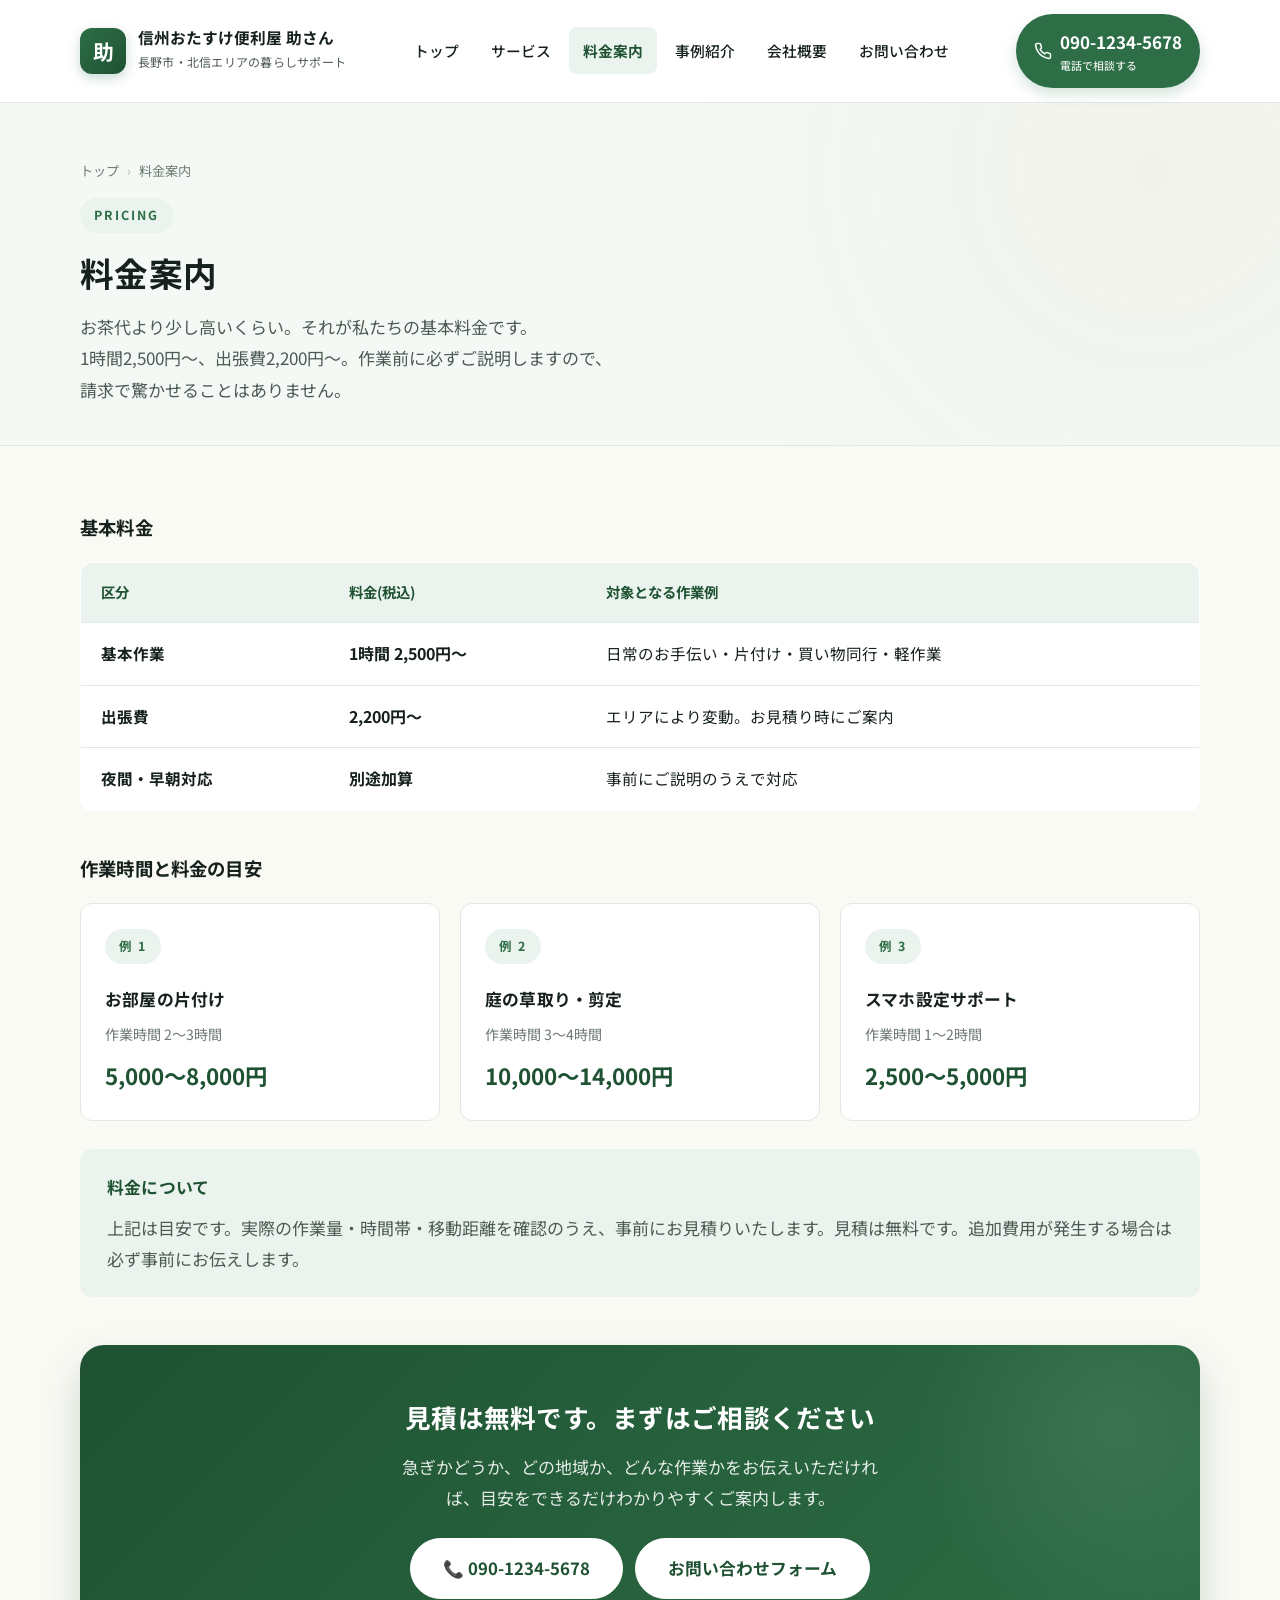
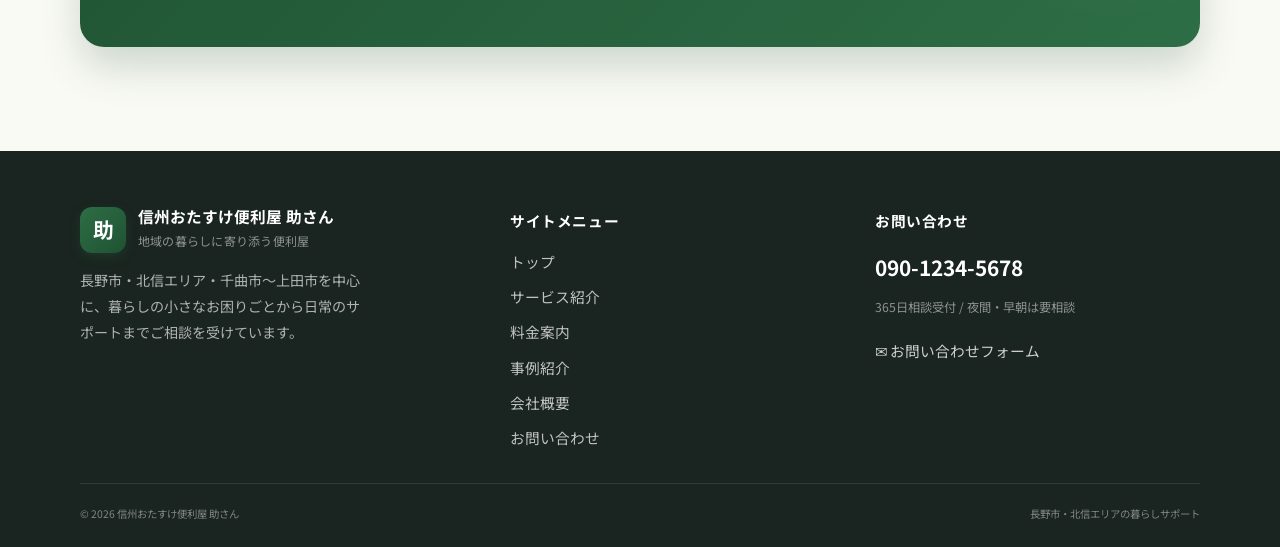
==== commit 76521537: "copy: 高齢者向けコピーへ全面改訂・料金テーブル整理" ====
--- a/site/pricing/index.html
+++ b/site/pricing/index.html
@@ -37,7 +37,7 @@
     </div>
     <span class="kicker">PRICING</span>
     <h1>料金案内</h1>
-    <p>事前にわかりやすくご案内する、時給ベースの明朗会計です。作業前に内容と料金の目安を必ずお伝えします。</p>
+    <p>お茶代より少し高いくらい。それが私たちの基本料金です。<br>1時間2,500円〜、出張費2,200円〜。作業前に必ずご説明しますので、請求で驚かせることはありません。</p>
   </div>
 </section>
 
@@ -51,7 +51,6 @@
       </thead>
       <tbody>
         <tr><td><strong>基本作業</strong></td><td class="val">1時間 2,500円〜</td><td>日常のお手伝い・片付け・買い物同行・軽作業</td></tr>
-        <tr><td><strong>内容により</strong></td><td class="val">1時間 3,300円〜</td><td>外回り作業・力仕事・作業量の多いサポート</td></tr>
         <tr><td><strong>出張費</strong></td><td class="val">2,200円〜</td><td>エリアにより変動。お見積り時にご案内</td></tr>
         <tr><td><strong>夜間・早朝対応</strong></td><td class="val">別途加算</td><td>事前にご説明のうえで対応</td></tr>
       </tbody>
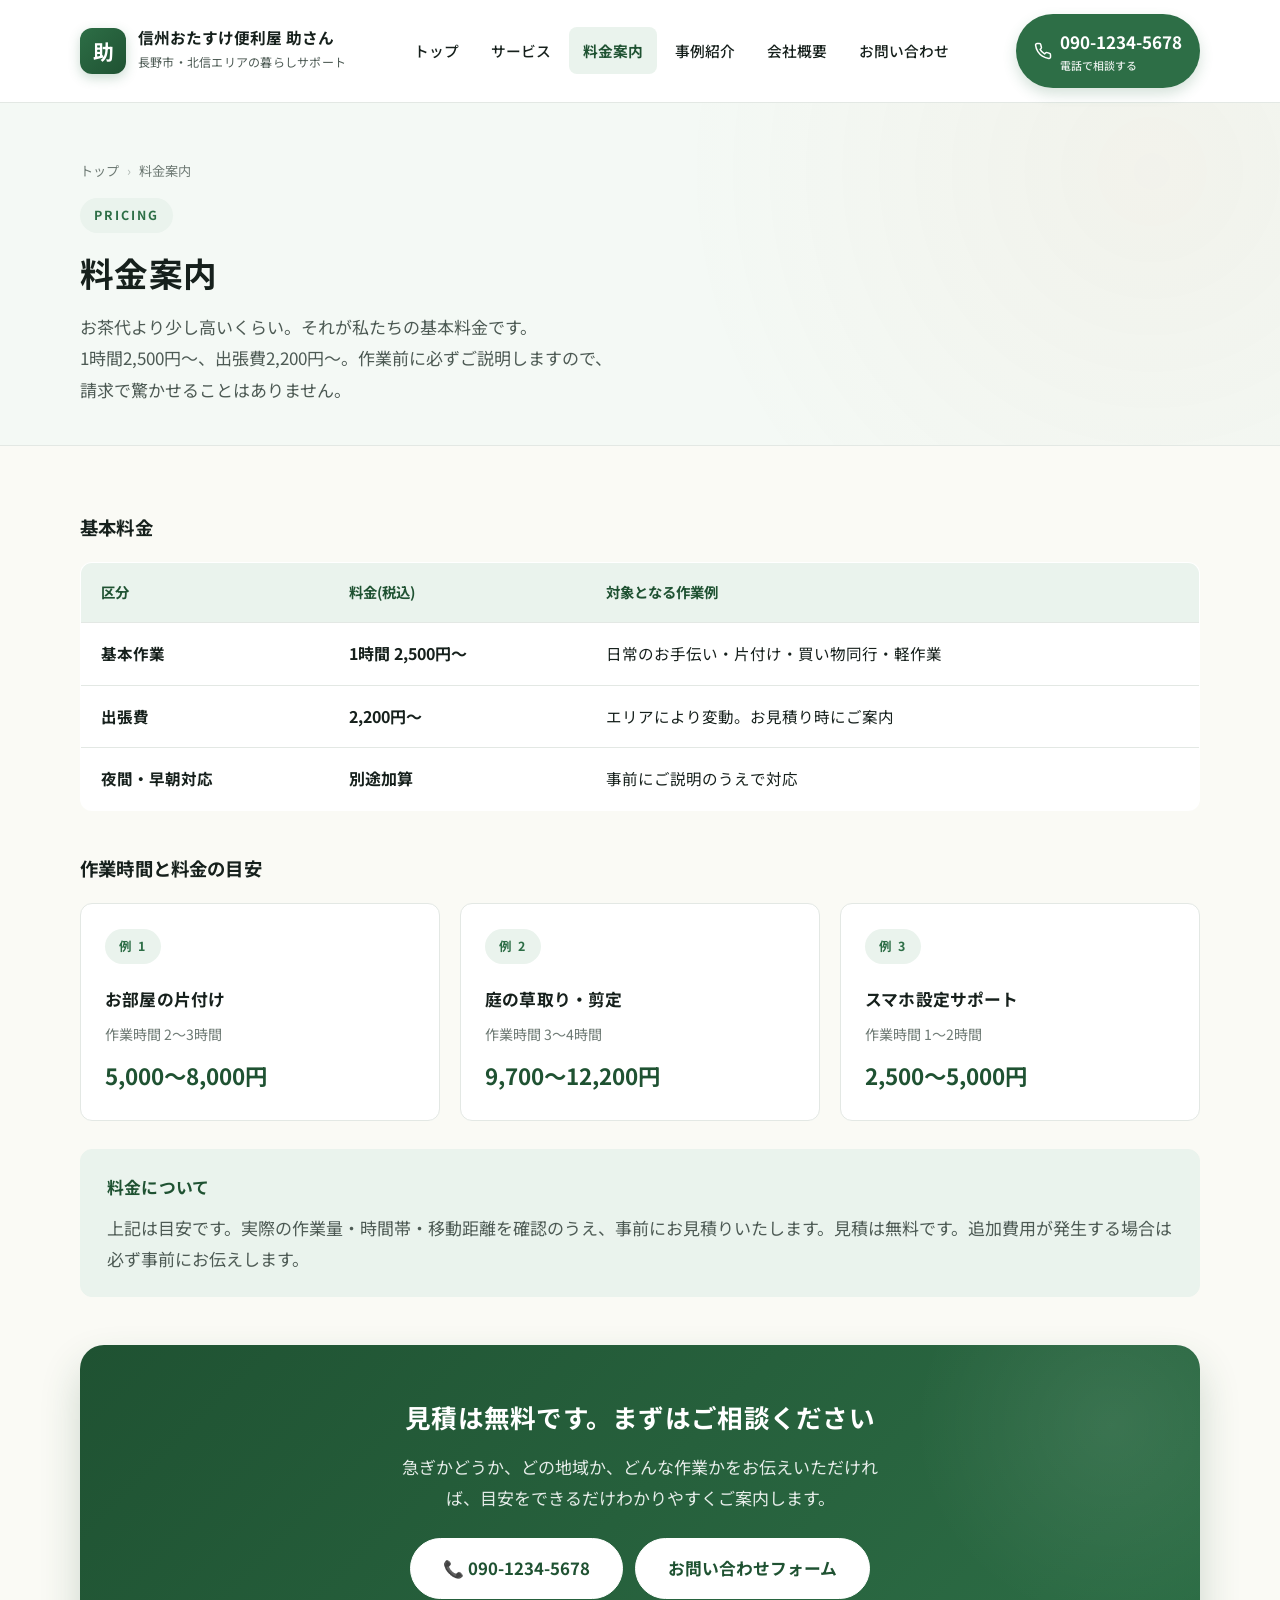
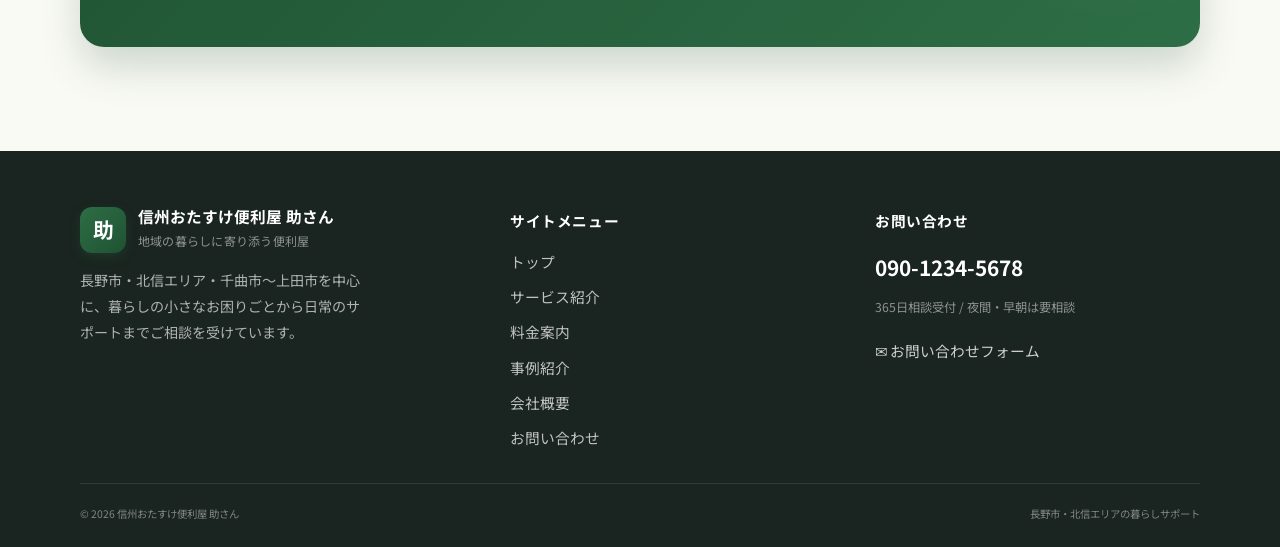
==== commit 27ee3d7c: "fix: 旧料金レートで計算された金額を2,500円ベースに修正" ====
--- a/site/pricing/index.html
+++ b/site/pricing/index.html
@@ -68,7 +68,7 @@
         <span class="kicker">例 2</span>
         <h3 style="margin-top:10px;">庭の草取り・剪定</h3>
         <div class="price-time">作業時間 3〜4時間</div>
-        <div class="price-value">10,000〜14,000円</div>
+        <div class="price-value">9,700〜12,200円</div>
       </div>
       <div class="price-example">
         <span class="kicker">例 3</span>
--- a/site/assets/css/style.css
+++ b/site/assets/css/style.css
@@ -369,10 +369,18 @@
   box-shadow: var(--shadow-lg);
   background: var(--brand-soft);
 }
+.hero-photo picture {
+  display: block;
+  width: 100%;
+  height: 100%;
+}
+
 .hero-photo img {
   width: 100%;
   height: 100%;
   object-fit: cover;
+  object-position: 58% center;
+  border-radius: var(--radius-xl);
 }
 .hero-stamp {
   position: absolute;
@@ -1006,11 +1014,23 @@
   border: 1px solid var(--line);
   border-radius: var(--radius-lg);
   padding: 36px;
+  width: 100%;
+  box-sizing: border-box;
+  overflow: hidden;
 }
 .form-grid {
   display: grid;
   grid-template-columns: repeat(2, 1fr);
   gap: 20px;
+  width: 100%;
+  box-sizing: border-box;
+}
+.form-grid .field input,
+.form-grid .field select,
+.form-grid .field textarea {
+  width: 100%;
+  max-width: 100%;
+  box-sizing: border-box;
 }
 .field { display: grid; gap: 8px; }
 .field.full { grid-column: 1 / -1; }
@@ -1288,3 +1308,22 @@
   .sticky-bar { display: flex; }
   .page-bottom-pad { padding-bottom: 96px; }
 }
+
+@media (max-width: 640px) {
+  .hero-photo img {
+    object-position: 62% center;
+  }
+  .hero h1 {
+    font-size: 1.45rem;
+  }
+  .section-title h2 {
+    font-size: 1.2rem;
+    word-break: keep-all;
+    overflow-wrap: break-word;
+  }
+  .section-title p {
+    font-size: 0.88rem;
+    text-align: left;
+    max-width: 100%;
+  }
+}
